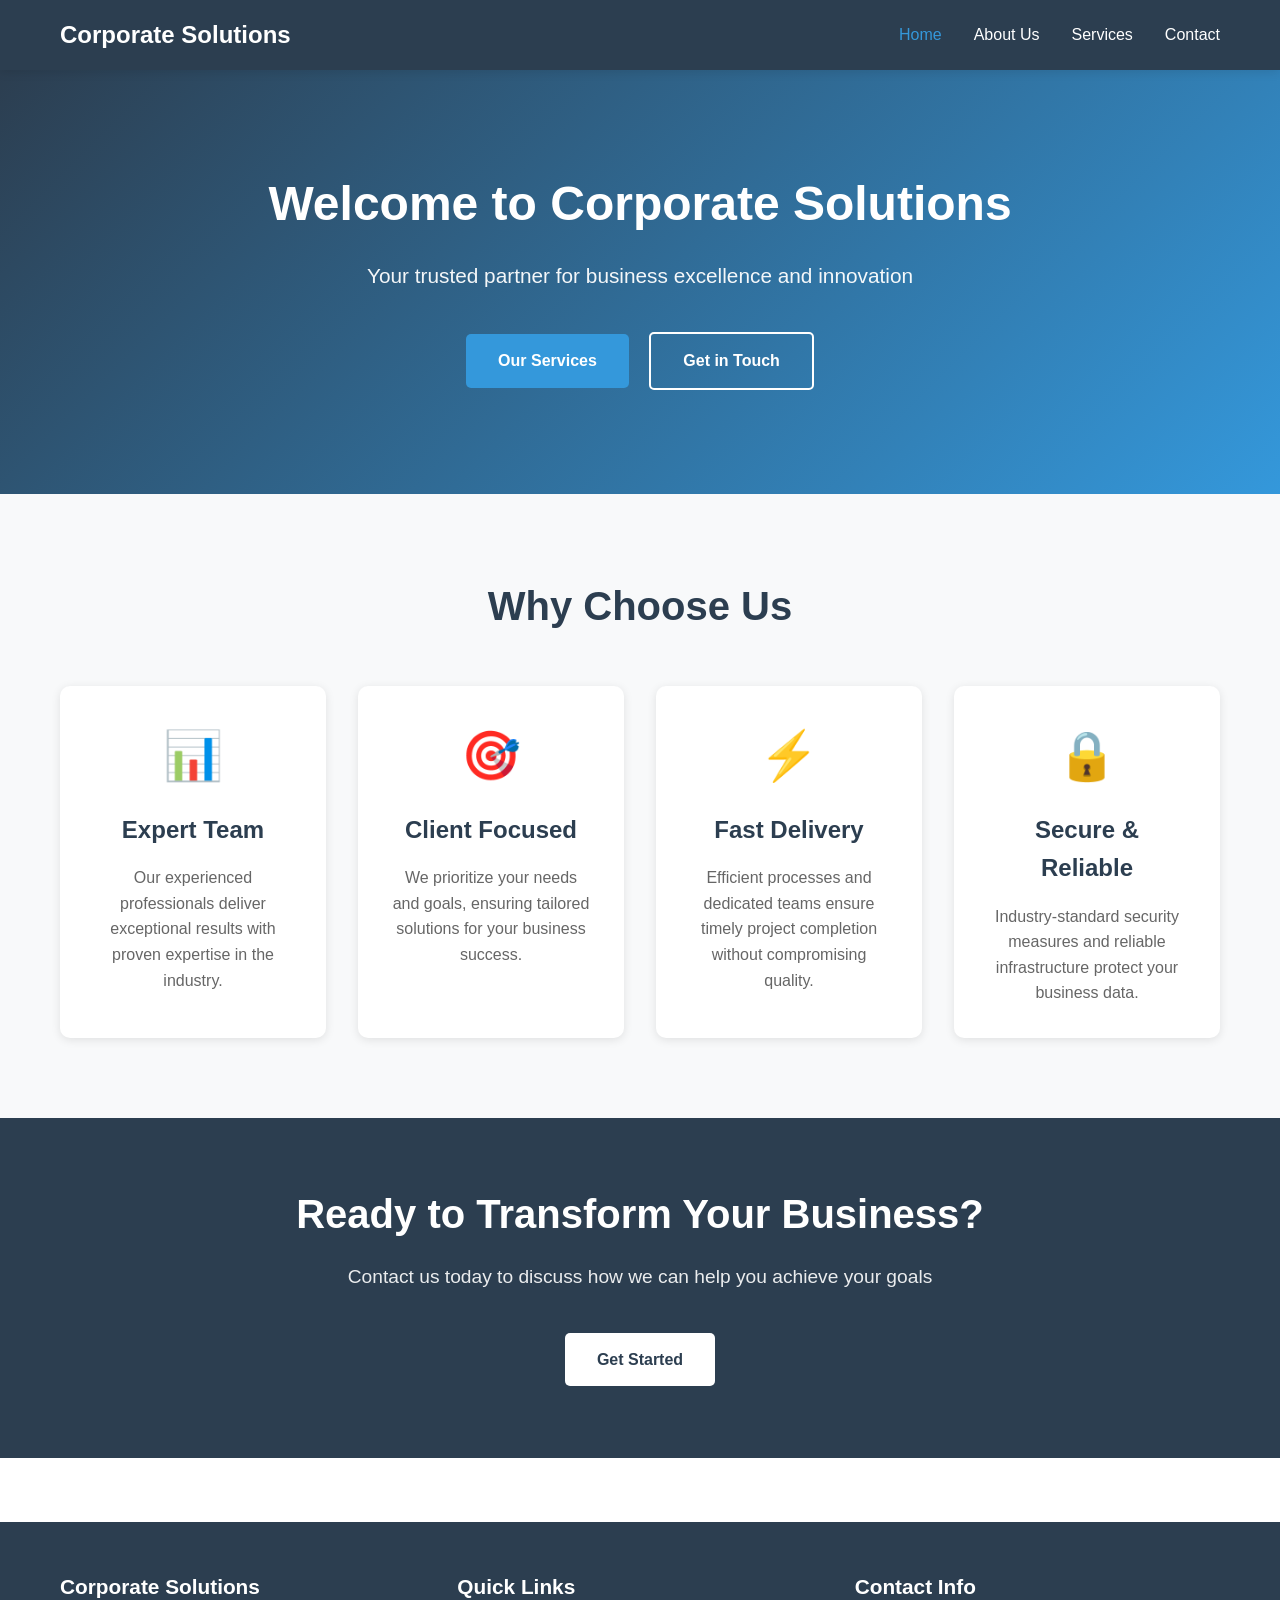
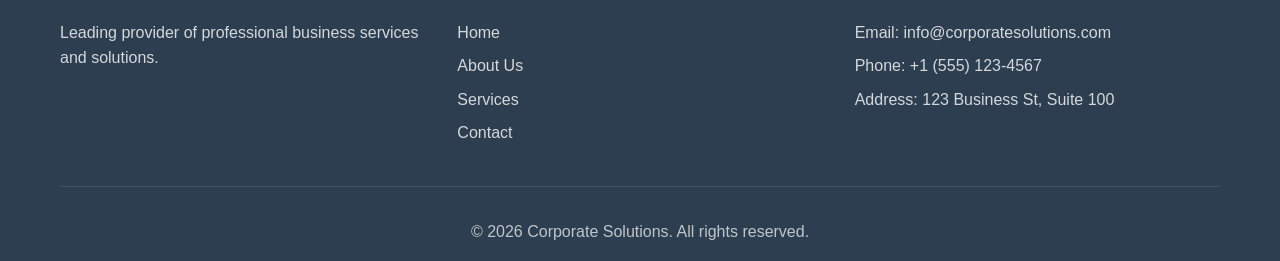
==== index.html @ 59328503 "Add corporate HTML website with all pages and responsive CSS Co-authored-by: integrumart <248398827+" ====
<!DOCTYPE html>
<html lang="en">
<head>
    <meta charset="UTF-8">
    <meta name="viewport" content="width=device-width, initial-scale=1.0">
    <meta name="description" content="Professional business solutions and services">
    <title>Corporate Solutions - Home</title>
    <link rel="stylesheet" href="styles.css">
</head>
<body>
    <header>
        <nav class="navbar">
            <div class="container">
                <div class="logo">
                    <h1>Corporate Solutions</h1>
                </div>
                <ul class="nav-menu">
                    <li><a href="index.html" class="active">Home</a></li>
                    <li><a href="about.html">About Us</a></li>
                    <li><a href="services.html">Services</a></li>
                    <li><a href="contact.html">Contact</a></li>
                </ul>
                <div class="hamburger">
                    <span></span>
                    <span></span>
                    <span></span>
                </div>
            </div>
        </nav>
    </header>

    <main>
        <section class="hero">
            <div class="container">
                <div class="hero-content">
                    <h2>Welcome to Corporate Solutions</h2>
                    <p>Your trusted partner for business excellence and innovation</p>
                    <a href="services.html" class="btn btn-primary">Our Services</a>
                    <a href="contact.html" class="btn btn-secondary">Get in Touch</a>
                </div>
            </div>
        </section>

        <section class="features">
            <div class="container">
                <h2 class="section-title">Why Choose Us</h2>
                <div class="feature-grid">
                    <div class="feature-card">
                        <div class="feature-icon">📊</div>
                        <h3>Expert Team</h3>
                        <p>Our experienced professionals deliver exceptional results with proven expertise in the industry.</p>
                    </div>
                    <div class="feature-card">
                        <div class="feature-icon">🎯</div>
                        <h3>Client Focused</h3>
                        <p>We prioritize your needs and goals, ensuring tailored solutions for your business success.</p>
                    </div>
                    <div class="feature-card">
                        <div class="feature-icon">⚡</div>
                        <h3>Fast Delivery</h3>
                        <p>Efficient processes and dedicated teams ensure timely project completion without compromising quality.</p>
                    </div>
                    <div class="feature-card">
                        <div class="feature-icon">🔒</div>
                        <h3>Secure & Reliable</h3>
                        <p>Industry-standard security measures and reliable infrastructure protect your business data.</p>
                    </div>
                </div>
            </div>
        </section>

        <section class="cta">
            <div class="container">
                <h2>Ready to Transform Your Business?</h2>
                <p>Contact us today to discuss how we can help you achieve your goals</p>
                <a href="contact.html" class="btn btn-light">Get Started</a>
            </div>
        </section>
    </main>

    <footer>
        <div class="container">
            <div class="footer-content">
                <div class="footer-section">
                    <h3>Corporate Solutions</h3>
                    <p>Leading provider of professional business services and solutions.</p>
                </div>
                <div class="footer-section">
                    <h3>Quick Links</h3>
                    <ul>
                        <li><a href="index.html">Home</a></li>
                        <li><a href="about.html">About Us</a></li>
                        <li><a href="services.html">Services</a></li>
                        <li><a href="contact.html">Contact</a></li>
                    </ul>
                </div>
                <div class="footer-section">
                    <h3>Contact Info</h3>
                    <p>Email: info@corporatesolutions.com</p>
                    <p>Phone: +1 (555) 123-4567</p>
                    <p>Address: 123 Business St, Suite 100</p>
                </div>
            </div>
            <div class="footer-bottom">
                <p>&copy; 2026 Corporate Solutions. All rights reserved.</p>
            </div>
        </div>
    </footer>

    <script>
        // Mobile menu toggle
        const hamburger = document.querySelector('.hamburger');
        const navMenu = document.querySelector('.nav-menu');

        hamburger.addEventListener('click', () => {
            hamburger.classList.toggle('active');
            navMenu.classList.toggle('active');
        });

        // Close menu when clicking on a link
        document.querySelectorAll('.nav-menu a').forEach(link => {
            link.addEventListener('click', () => {
                hamburger.classList.remove('active');
                navMenu.classList.remove('active');
            });
        });
    </script>
</body>
</html>
---- styles.css ----
/* Reset and Base Styles */
* {
    margin: 0;
    padding: 0;
    box-sizing: border-box;
}

:root {
    --primary-color: #2c3e50;
    --secondary-color: #3498db;
    --accent-color: #e74c3c;
    --text-dark: #333;
    --text-light: #666;
    --bg-light: #f8f9fa;
    --bg-white: #ffffff;
    --border-color: #e0e0e0;
    --shadow: 0 2px 10px rgba(0, 0, 0, 0.1);
    --shadow-hover: 0 5px 20px rgba(0, 0, 0, 0.15);
}

body {
    font-family: 'Segoe UI', Tahoma, Geneva, Verdana, sans-serif;
    line-height: 1.6;
    color: var(--text-dark);
    background-color: var(--bg-white);
}

.container {
    max-width: 1200px;
    margin: 0 auto;
    padding: 0 20px;
}

/* Navigation */
.navbar {
    background-color: var(--primary-color);
    padding: 1rem 0;
    box-shadow: var(--shadow);
    position: sticky;
    top: 0;
    z-index: 1000;
}

.navbar .container {
    display: flex;
    justify-content: space-between;
    align-items: center;
}

.logo h1 {
    color: var(--bg-white);
    font-size: 1.5rem;
    font-weight: 600;
}

.nav-menu {
    display: flex;
    list-style: none;
    gap: 2rem;
}

.nav-menu a {
    color: var(--bg-white);
    text-decoration: none;
    font-weight: 500;
    transition: color 0.3s ease;
    padding: 0.5rem 0;
}

.nav-menu a:hover,
.nav-menu a.active {
    color: var(--secondary-color);
}

.hamburger {
    display: none;
    flex-direction: column;
    cursor: pointer;
}

.hamburger span {
    width: 25px;
    height: 3px;
    background-color: var(--bg-white);
    margin: 3px 0;
    transition: 0.3s;
}

/* Hero Section */
.hero {
    background: linear-gradient(135deg, var(--primary-color) 0%, var(--secondary-color) 100%);
    color: var(--bg-white);
    padding: 6rem 0;
    text-align: center;
}

.hero-content h2 {
    font-size: 3rem;
    margin-bottom: 1rem;
    font-weight: 700;
}

.hero-content p {
    font-size: 1.3rem;
    margin-bottom: 2rem;
    opacity: 0.95;
}

/* Buttons */
.btn {
    display: inline-block;
    padding: 0.875rem 2rem;
    text-decoration: none;
    border-radius: 5px;
    font-weight: 600;
    transition: all 0.3s ease;
    border: none;
    cursor: pointer;
    font-size: 1rem;
    margin: 0.5rem;
}

.btn-primary {
    background-color: var(--secondary-color);
    color: var(--bg-white);
}

.btn-primary:hover {
    background-color: #2980b9;
    transform: translateY(-2px);
    box-shadow: var(--shadow-hover);
}

.btn-secondary {
    background-color: transparent;
    color: var(--bg-white);
    border: 2px solid var(--bg-white);
}

.btn-secondary:hover {
    background-color: var(--bg-white);
    color: var(--primary-color);
}

.btn-light {
    background-color: var(--bg-white);
    color: var(--primary-color);
}

.btn-light:hover {
    background-color: var(--bg-light);
}

/* Features Section */
.features {
    padding: 5rem 0;
    background-color: var(--bg-light);
}

.section-title {
    text-align: center;
    font-size: 2.5rem;
    margin-bottom: 3rem;
    color: var(--primary-color);
}

.feature-grid {
    display: grid;
    grid-template-columns: repeat(auto-fit, minmax(250px, 1fr));
    gap: 2rem;
}

.feature-card {
    background-color: var(--bg-white);
    padding: 2rem;
    border-radius: 10px;
    box-shadow: var(--shadow);
    text-align: center;
    transition: transform 0.3s ease, box-shadow 0.3s ease;
}

.feature-card:hover {
    transform: translateY(-5px);
    box-shadow: var(--shadow-hover);
}

.feature-icon {
    font-size: 3rem;
    margin-bottom: 1rem;
}

.feature-card h3 {
    color: var(--primary-color);
    margin-bottom: 1rem;
    font-size: 1.5rem;
}

.feature-card p {
    color: var(--text-light);
    line-height: 1.6;
}

/* CTA Section */
.cta {
    background-color: var(--primary-color);
    color: var(--bg-white);
    padding: 4rem 0;
    text-align: center;
}

.cta h2 {
    font-size: 2.5rem;
    margin-bottom: 1rem;
}

.cta p {
    font-size: 1.2rem;
    margin-bottom: 2rem;
    opacity: 0.9;
}

/* Page Header */
.page-header {
    background: linear-gradient(135deg, var(--primary-color) 0%, var(--secondary-color) 100%);
    color: var(--bg-white);
    padding: 4rem 0;
    text-align: center;
}

.page-header h2 {
    font-size: 2.5rem;
    margin-bottom: 0.5rem;
}

.page-header p {
    font-size: 1.2rem;
    opacity: 0.9;
}

/* About Page Styles */
.about-content {
    padding: 4rem 0;
}

.about-intro {
    margin-bottom: 3rem;
    text-align: center;
}

.about-intro h3 {
    font-size: 2rem;
    color: var(--primary-color);
    margin-bottom: 1.5rem;
}

.about-intro p {
    font-size: 1.1rem;
    color: var(--text-light);
    max-width: 900px;
    margin: 0 auto 1rem;
    line-height: 1.8;
}

.mission-vision {
    display: grid;
    grid-template-columns: repeat(auto-fit, minmax(300px, 1fr));
    gap: 2rem;
    margin-bottom: 4rem;
}

.mission-vision-card {
    background-color: var(--bg-light);
    padding: 2.5rem;
    border-radius: 10px;
    border-left: 4px solid var(--secondary-color);
}

.mission-vision-card h3 {
    color: var(--primary-color);
    margin-bottom: 1rem;
    font-size: 1.8rem;
}

.mission-vision-card p {
    color: var(--text-light);
    line-height: 1.8;
}

.values-section {
    margin-bottom: 4rem;
}

.values-section h3 {
    text-align: center;
    font-size: 2rem;
    color: var(--primary-color);
    margin-bottom: 2rem;
}

.values-grid {
    display: grid;
    grid-template-columns: repeat(auto-fit, minmax(250px, 1fr));
    gap: 2rem;
}

.value-item {
    background-color: var(--bg-white);
    padding: 2rem;
    border-radius: 10px;
    box-shadow: var(--shadow);
    border-top: 3px solid var(--secondary-color);
}

.value-item h4 {
    color: var(--primary-color);
    margin-bottom: 0.75rem;
    font-size: 1.3rem;
}

.value-item p {
    color: var(--text-light);
    line-height: 1.6;
}

.team-section h3 {
    text-align: center;
    font-size: 2rem;
    color: var(--primary-color);
    margin-bottom: 2rem;
}

.team-grid {
    display: grid;
    grid-template-columns: repeat(auto-fit, minmax(280px, 1fr));
    gap: 2rem;
}

.team-member {
    background-color: var(--bg-white);
    padding: 2rem;
    border-radius: 10px;
    box-shadow: var(--shadow);
    text-align: center;
    transition: transform 0.3s ease;
}

.team-member:hover {
    transform: translateY(-5px);
}

.member-placeholder {
    font-size: 5rem;
    margin-bottom: 1rem;
    background-color: var(--bg-light);
    width: 120px;
    height: 120px;
    border-radius: 50%;
    display: flex;
    align-items: center;
    justify-content: center;
    margin: 0 auto 1.5rem;
}

.team-member h4 {
    color: var(--primary-color);
    margin-bottom: 0.5rem;
    font-size: 1.4rem;
}

.member-title {
    color: var(--secondary-color);
    font-weight: 600;
    margin-bottom: 0.75rem;
}

.team-member p:last-child {
    color: var(--text-light);
    line-height: 1.6;
}

/* Services Page Styles */
.services-content {
    padding: 4rem 0;
}

.services-intro {
    text-align: center;
    max-width: 800px;
    margin: 0 auto 3rem;
}

.services-intro p {
    font-size: 1.1rem;
    color: var(--text-light);
    line-height: 1.8;
}

.services-grid {
    display: grid;
    grid-template-columns: repeat(auto-fit, minmax(320px, 1fr));
    gap: 2rem;
    margin-bottom: 4rem;
}

.service-card {
    background-color: var(--bg-white);
    padding: 2.5rem;
    border-radius: 10px;
    box-shadow: var(--shadow);
    transition: transform 0.3s ease, box-shadow 0.3s ease;
}

.service-card:hover {
    transform: translateY(-5px);
    box-shadow: var(--shadow-hover);
}

.service-icon {
    font-size: 3.5rem;
    margin-bottom: 1.5rem;
}

.service-card h3 {
    color: var(--primary-color);
    margin-bottom: 1rem;
    font-size: 1.6rem;
}

.service-card > p {
    color: var(--text-light);
    margin-bottom: 1.5rem;
    line-height: 1.7;
}

.service-features {
    list-style: none;
    padding-left: 0;
}

.service-features li {
    color: var(--text-light);
    padding: 0.5rem 0;
    border-bottom: 1px solid var(--border-color);
}

.service-features li:before {
    content: "✓ ";
    color: var(--secondary-color);
    font-weight: bold;
    margin-right: 0.5rem;
}

.service-features li:last-child {
    border-bottom: none;
}

.cta-section {
    text-align: center;
    background-color: var(--bg-light);
    padding: 3rem;
    border-radius: 10px;
}

.cta-section h3 {
    color: var(--primary-color);
    font-size: 2rem;
    margin-bottom: 1rem;
}

.cta-section p {
    color: var(--text-light);
    font-size: 1.1rem;
    margin-bottom: 2rem;
}

/* Contact Page Styles */
.contact-content {
    padding: 4rem 0;
}

.contact-grid {
    display: grid;
    grid-template-columns: 1fr 1fr;
    gap: 3rem;
}

.contact-form-wrapper h3,
.contact-info-wrapper h3 {
    color: var(--primary-color);
    font-size: 1.8rem;
    margin-bottom: 1.5rem;
}

.contact-info-wrapper p {
    color: var(--text-light);
    line-height: 1.8;
    margin-bottom: 2rem;
}

.contact-form {
    display: flex;
    flex-direction: column;
    gap: 1.5rem;
}

.form-group {
    display: flex;
    flex-direction: column;
}

.form-group label {
    color: var(--text-dark);
    font-weight: 600;
    margin-bottom: 0.5rem;
}

.form-group input,
.form-group select,
.form-group textarea {
    padding: 0.875rem;
    border: 1px solid var(--border-color);
    border-radius: 5px;
    font-size: 1rem;
    font-family: inherit;
    transition: border-color 0.3s ease;
}

.form-group input:focus,
.form-group select:focus,
.form-group textarea:focus {
    outline: none;
    border-color: var(--secondary-color);
}

.form-group textarea {
    resize: vertical;
}

.form-message {
    margin-top: 1rem;
    display: none;
}

.success-message {
    background-color: #d4edda;
    color: #155724;
    padding: 1rem;
    border-radius: 5px;
    border: 1px solid #c3e6cb;
}

.contact-info-items {
    display: flex;
    flex-direction: column;
    gap: 2rem;
}

.contact-info-item {
    display: flex;
    gap: 1.5rem;
    align-items: flex-start;
}

.info-icon {
    font-size: 2.5rem;
    flex-shrink: 0;
}

.info-content h4 {
    color: var(--primary-color);
    margin-bottom: 0.5rem;
    font-size: 1.2rem;
}

.info-content p {
    color: var(--text-light);
    line-height: 1.6;
    margin: 0.25rem 0;
}

/* Footer */
footer {
    background-color: var(--primary-color);
    color: var(--bg-white);
    padding: 3rem 0 1rem;
    margin-top: 4rem;
}

.footer-content {
    display: grid;
    grid-template-columns: repeat(auto-fit, minmax(250px, 1fr));
    gap: 2rem;
    margin-bottom: 2rem;
}

.footer-section h3 {
    margin-bottom: 1rem;
    font-size: 1.3rem;
}

.footer-section p {
    color: rgba(255, 255, 255, 0.8);
    line-height: 1.6;
    margin-bottom: 0.5rem;
}

.footer-section ul {
    list-style: none;
}

.footer-section ul li {
    margin-bottom: 0.5rem;
}

.footer-section ul li a {
    color: rgba(255, 255, 255, 0.8);
    text-decoration: none;
    transition: color 0.3s ease;
}

.footer-section ul li a:hover {
    color: var(--secondary-color);
}

.footer-bottom {
    text-align: center;
    padding-top: 2rem;
    border-top: 1px solid rgba(255, 255, 255, 0.1);
}

.footer-bottom p {
    color: rgba(255, 255, 255, 0.7);
}

/* Responsive Design */
@media (max-width: 768px) {
    .hamburger {
        display: flex;
    }

    .nav-menu {
        position: absolute;
        left: -100%;
        top: 70px;
        flex-direction: column;
        background-color: var(--primary-color);
        width: 100%;
        text-align: center;
        transition: 0.3s;
        box-shadow: var(--shadow);
        padding: 2rem 0;
        gap: 0;
    }

    .nav-menu.active {
        left: 0;
    }

    .nav-menu li {
        padding: 1rem 0;
    }

    .hamburger.active span:nth-child(1) {
        transform: rotate(-45deg) translate(-5px, 6px);
    }

    .hamburger.active span:nth-child(2) {
        opacity: 0;
    }

    .hamburger.active span:nth-child(3) {
        transform: rotate(45deg) translate(-5px, -6px);
    }

    .hero-content h2 {
        font-size: 2rem;
    }

    .hero-content p {
        font-size: 1.1rem;
    }

    .section-title {
        font-size: 2rem;
    }

    .feature-grid,
    .values-grid,
    .services-grid {
        grid-template-columns: 1fr;
    }

    .contact-grid {
        grid-template-columns: 1fr;
    }

    .footer-content {
        grid-template-columns: 1fr;
    }
}

@media (max-width: 480px) {
    .hero {
        padding: 4rem 0;
    }

    .hero-content h2 {
        font-size: 1.75rem;
    }

    .btn {
        padding: 0.75rem 1.5rem;
        font-size: 0.9rem;
    }

    .page-header h2 {
        font-size: 2rem;
    }
}
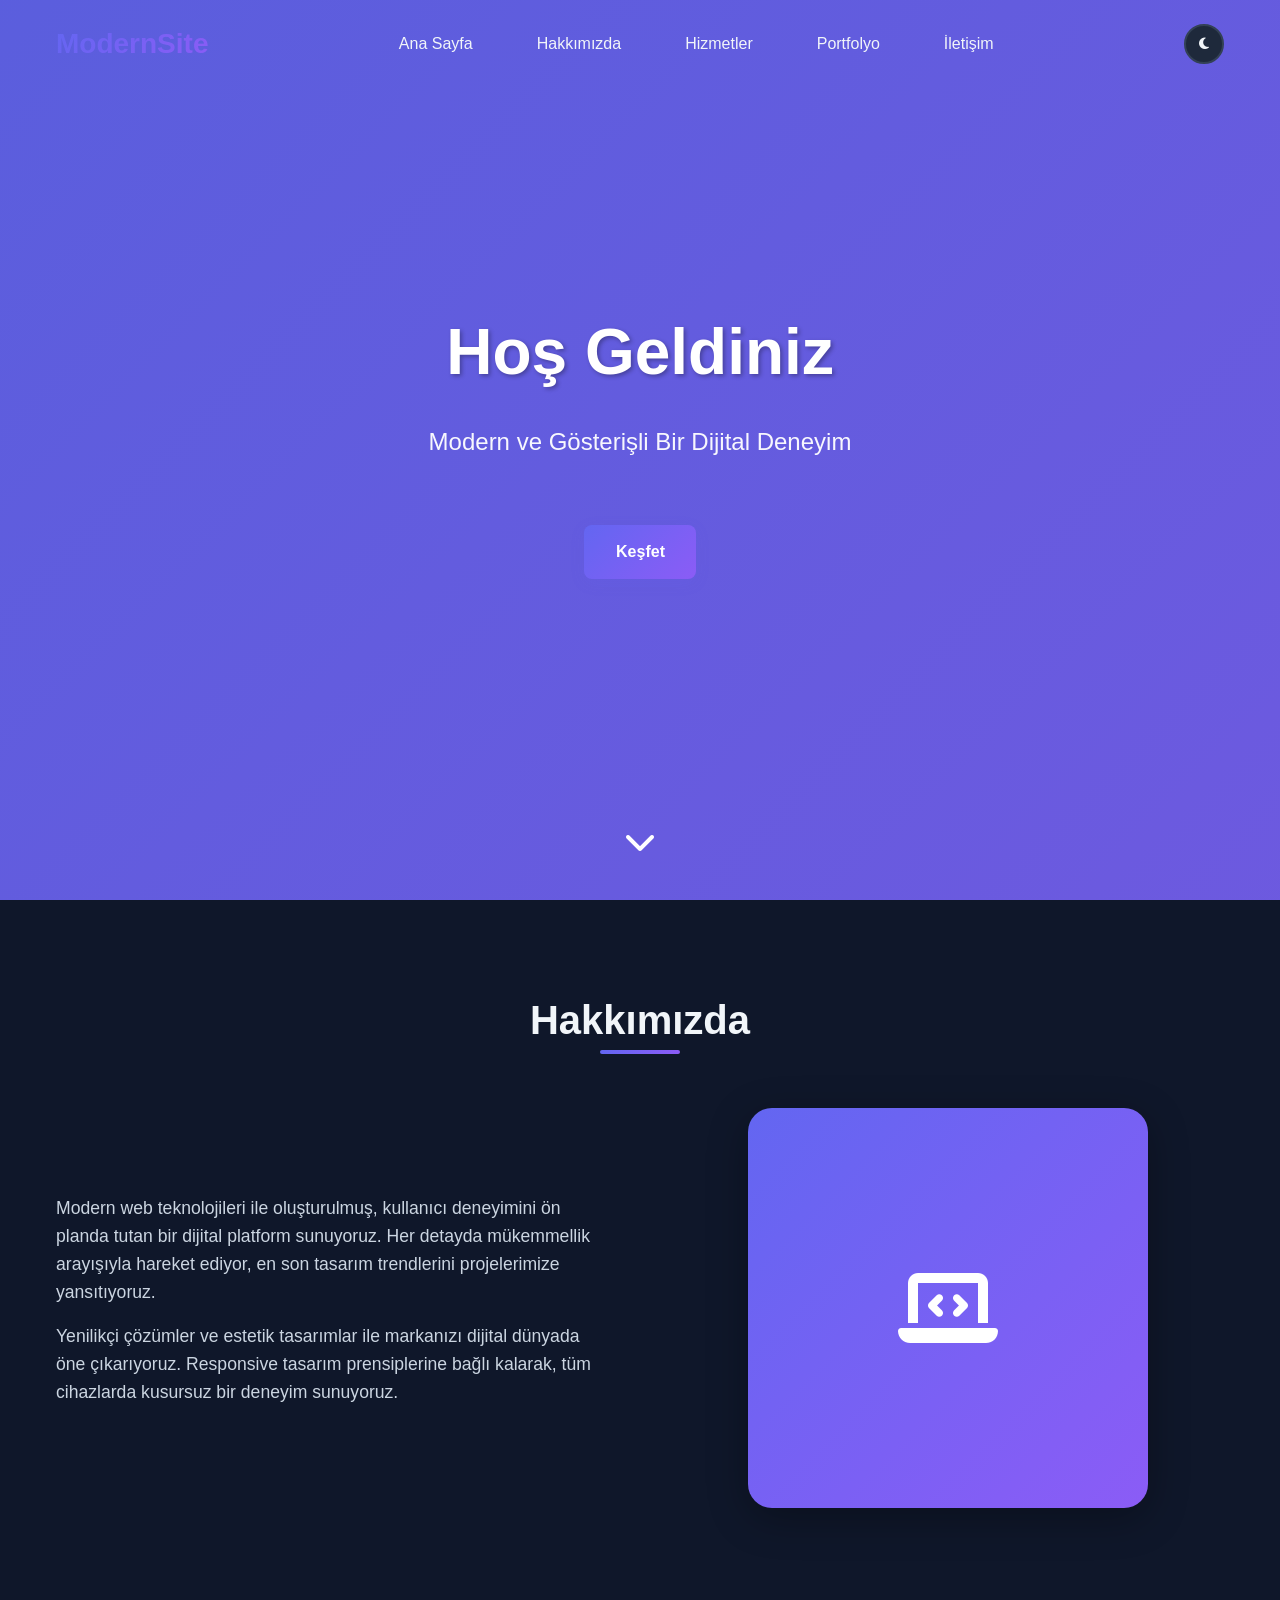
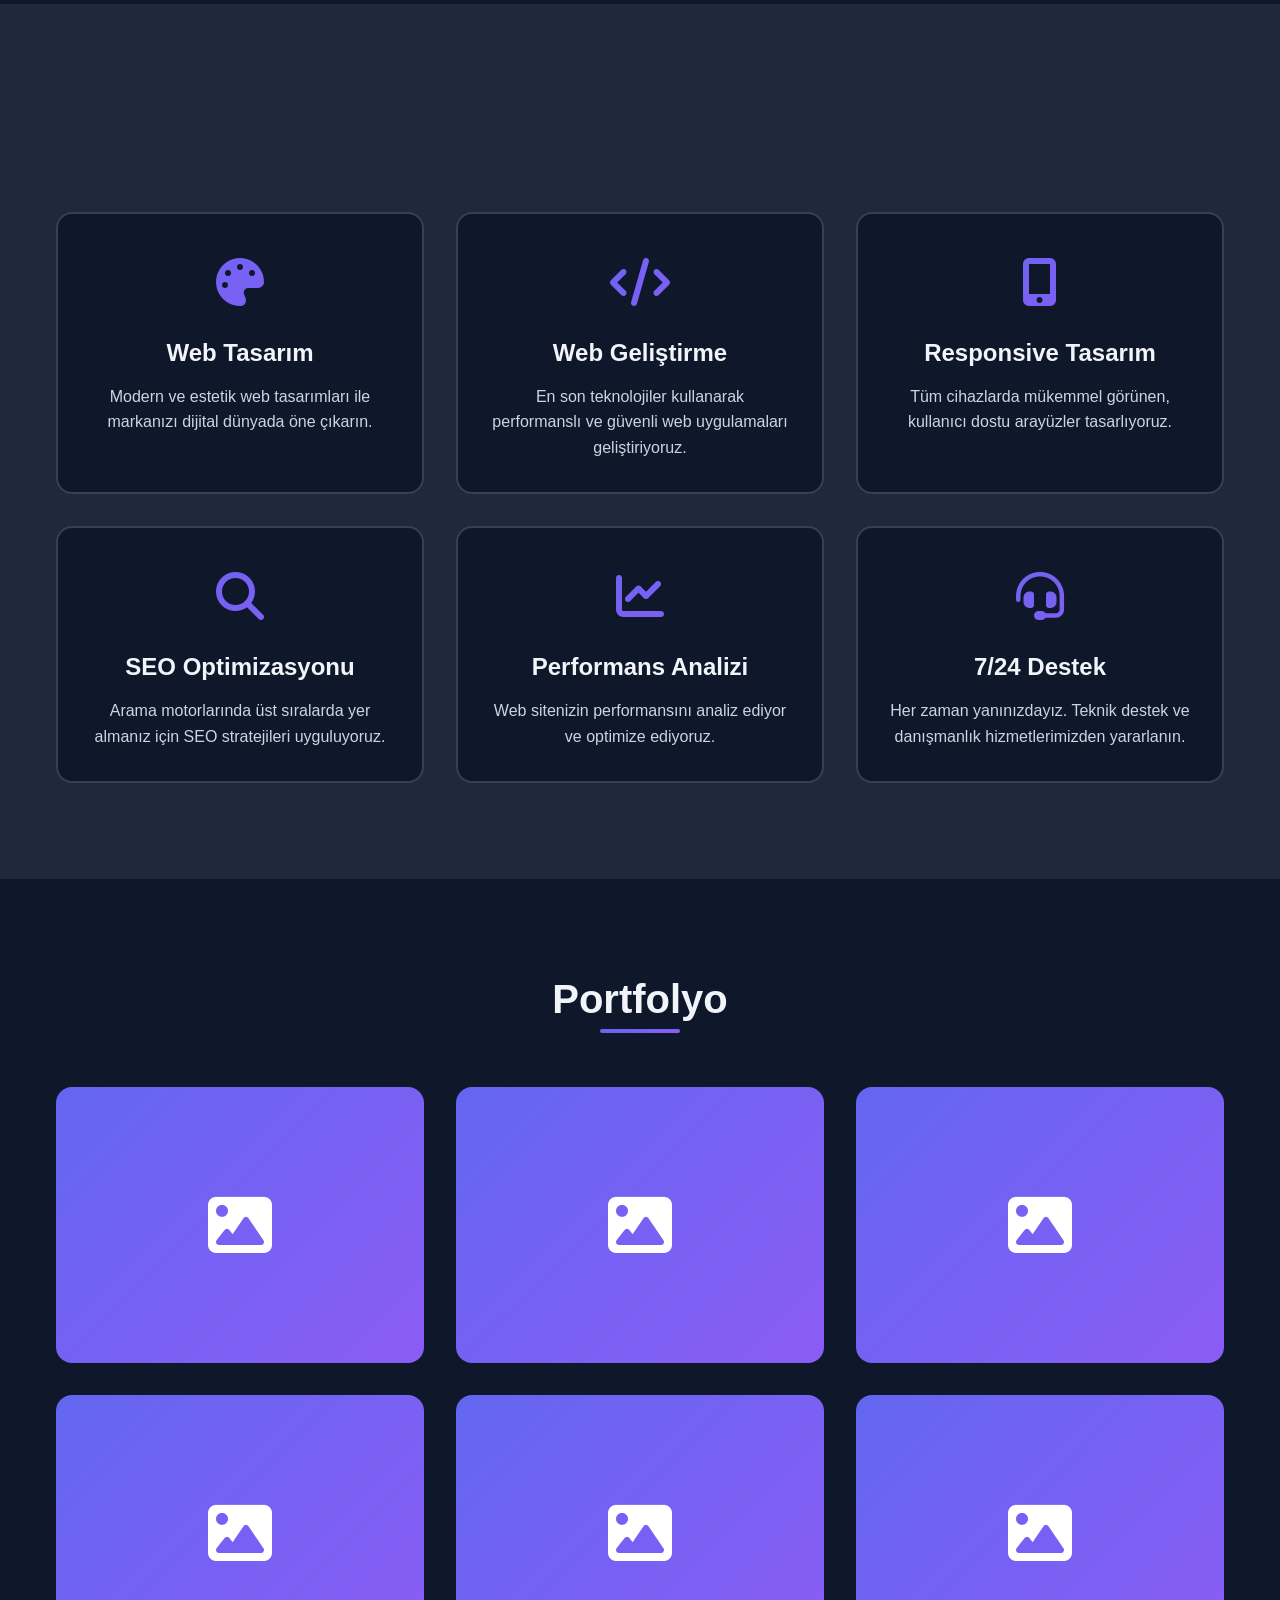
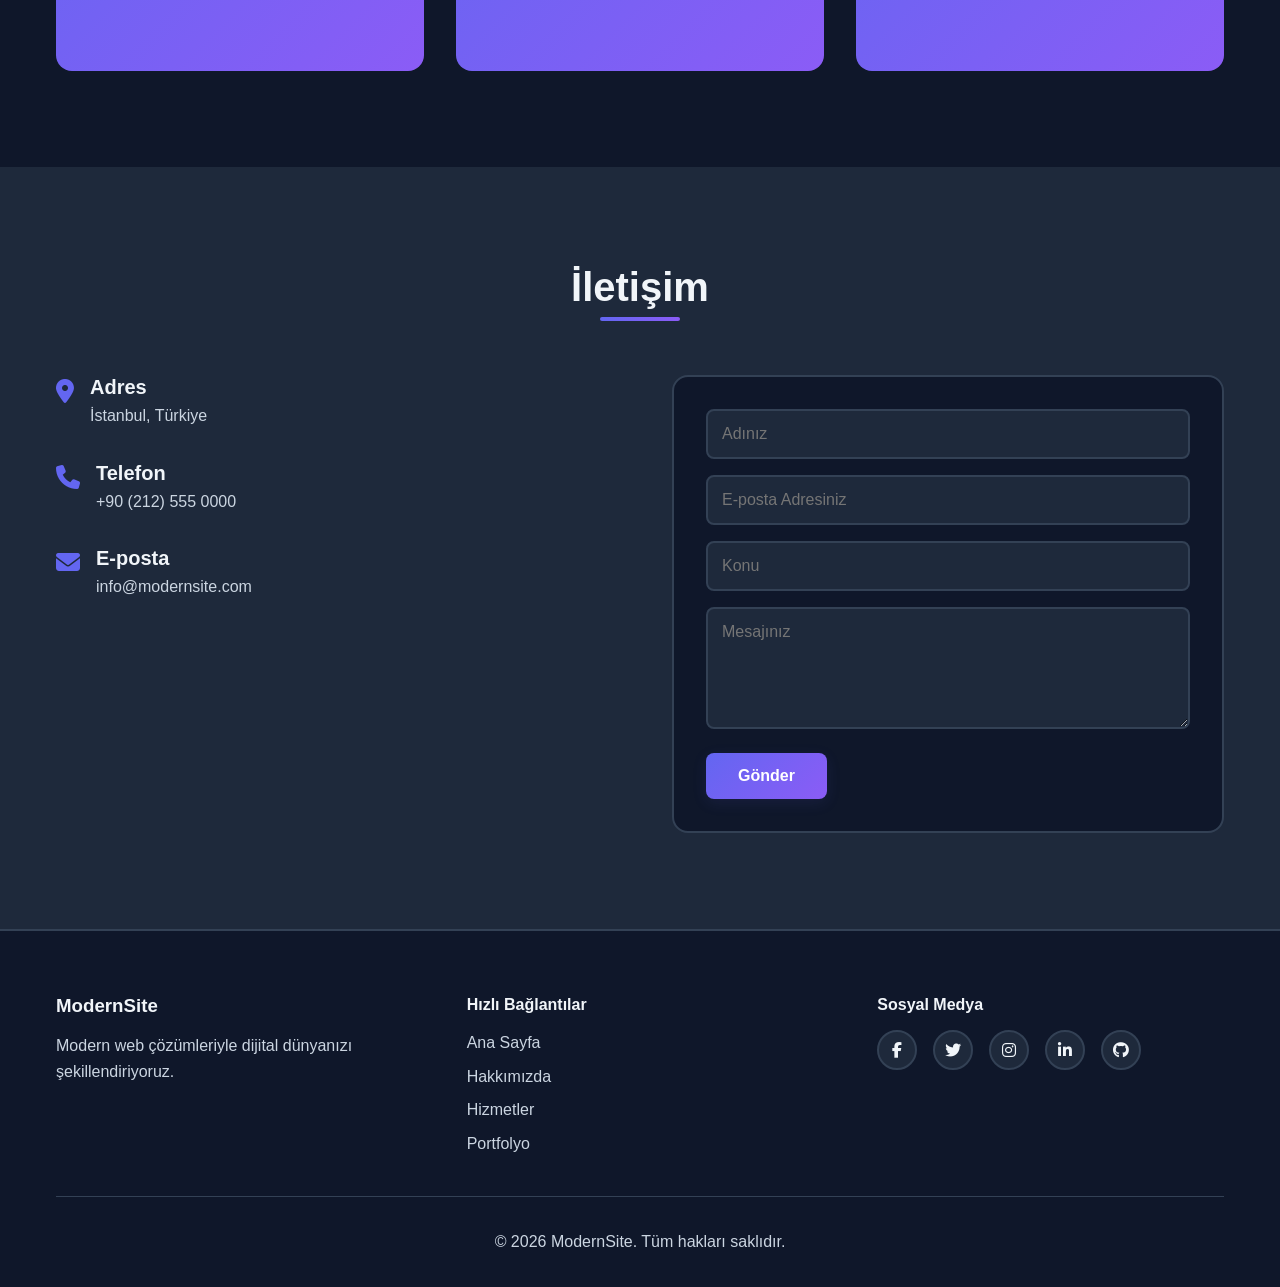
==== commit a964dc21: "Create advanced static HTML website with modern features Co-authored-by: integrumart <248398827+inte" ====
--- a/index.html
+++ b/index.html
@@ -1,129 +1,271 @@
 <!DOCTYPE html>
-<html lang="en">
+<html lang="tr">
 <head>
     <meta charset="UTF-8">
     <meta name="viewport" content="width=device-width, initial-scale=1.0">
-    <meta name="description" content="Professional business solutions and services">
-    <title>Corporate Solutions - Home</title>
-    <link rel="stylesheet" href="styles.css">
+    <meta name="description" content="Modern ve şık statik web sitesi">
+    <title>Modern Web Sitesi</title>
+    <link rel="stylesheet" href="css/style.css">
+    <link rel="stylesheet" href="https://cdnjs.cloudflare.com/ajax/libs/font-awesome/6.4.0/css/all.min.css">
 </head>
 <body>
-    <header>
-        <nav class="navbar">
-            <div class="container">
-                <div class="logo">
-                    <h1>Corporate Solutions</h1>
-                </div>
-                <ul class="nav-menu">
-                    <li><a href="index.html" class="active">Home</a></li>
-                    <li><a href="about.html">About Us</a></li>
-                    <li><a href="services.html">Services</a></li>
-                    <li><a href="contact.html">Contact</a></li>
-                </ul>
-                <div class="hamburger">
+    <!-- Navigation -->
+    <nav class="navbar" id="navbar">
+        <div class="container nav-container">
+            <div class="logo">
+                <h2>ModernSite</h2>
+            </div>
+            <ul class="nav-menu" id="navMenu">
+                <li><a href="#hero" class="nav-link">Ana Sayfa</a></li>
+                <li><a href="#about" class="nav-link">Hakkımızda</a></li>
+                <li><a href="#services" class="nav-link">Hizmetler</a></li>
+                <li><a href="#portfolio" class="nav-link">Portfolyo</a></li>
+                <li><a href="#contact" class="nav-link">İletişim</a></li>
+            </ul>
+            <div class="nav-controls">
+                <button class="theme-toggle" id="themeToggle" aria-label="Tema Değiştir">
+                    <i class="fas fa-moon"></i>
+                </button>
+                <button class="hamburger" id="hamburger" aria-label="Menü">
                     <span></span>
                     <span></span>
                     <span></span>
-                </div>
-            </div>
-        </nav>
-    </header>
-
-    <main>
-        <section class="hero">
-            <div class="container">
-                <div class="hero-content">
-                    <h2>Welcome to Corporate Solutions</h2>
-                    <p>Your trusted partner for business excellence and innovation</p>
-                    <a href="services.html" class="btn btn-primary">Our Services</a>
-                    <a href="contact.html" class="btn btn-secondary">Get in Touch</a>
-                </div>
-            </div>
-        </section>
-
-        <section class="features">
-            <div class="container">
-                <h2 class="section-title">Why Choose Us</h2>
-                <div class="feature-grid">
-                    <div class="feature-card">
-                        <div class="feature-icon">📊</div>
-                        <h3>Expert Team</h3>
-                        <p>Our experienced professionals deliver exceptional results with proven expertise in the industry.</p>
-                    </div>
-                    <div class="feature-card">
-                        <div class="feature-icon">🎯</div>
-                        <h3>Client Focused</h3>
-                        <p>We prioritize your needs and goals, ensuring tailored solutions for your business success.</p>
-                    </div>
-                    <div class="feature-card">
-                        <div class="feature-icon">⚡</div>
-                        <h3>Fast Delivery</h3>
-                        <p>Efficient processes and dedicated teams ensure timely project completion without compromising quality.</p>
-                    </div>
-                    <div class="feature-card">
-                        <div class="feature-icon">🔒</div>
-                        <h3>Secure & Reliable</h3>
-                        <p>Industry-standard security measures and reliable infrastructure protect your business data.</p>
-                    </div>
-                </div>
-            </div>
-        </section>
-
-        <section class="cta">
-            <div class="container">
-                <h2>Ready to Transform Your Business?</h2>
-                <p>Contact us today to discuss how we can help you achieve your goals</p>
-                <a href="contact.html" class="btn btn-light">Get Started</a>
-            </div>
-        </section>
-    </main>
-
-    <footer>
+                </button>
+            </div>
+        </div>
+    </nav>
+
+    <!-- Hero Section -->
+    <section class="hero" id="hero">
+        <div class="hero-background"></div>
+        <div class="container hero-content">
+            <h1 class="hero-title animate-fade-in">Hoş Geldiniz</h1>
+            <p class="hero-subtitle animate-fade-in">Modern ve Gösterişli Bir Dijital Deneyim</p>
+            <a href="#about" class="btn btn-primary animate-fade-in">Keşfet</a>
+        </div>
+        <div class="scroll-indicator">
+            <i class="fas fa-chevron-down"></i>
+        </div>
+    </section>
+
+    <!-- About Section -->
+    <section class="about" id="about">
+        <div class="container">
+            <h2 class="section-title scroll-animate">Hakkımızda</h2>
+            <div class="about-content">
+                <div class="about-text scroll-animate">
+                    <p>Modern web teknolojileri ile oluşturulmuş, kullanıcı deneyimini ön planda tutan bir dijital platform sunuyoruz. Her detayda mükemmellik arayışıyla hareket ediyor, en son tasarım trendlerini projelerimize yansıtıyoruz.</p>
+                    <p>Yenilikçi çözümler ve estetik tasarımlar ile markanızı dijital dünyada öne çıkarıyoruz. Responsive tasarım prensiplerine bağlı kalarak, tüm cihazlarda kusursuz bir deneyim sunuyoruz.</p>
+                </div>
+                <div class="about-image scroll-animate">
+                    <div class="image-placeholder">
+                        <i class="fas fa-laptop-code"></i>
+                    </div>
+                </div>
+            </div>
+        </div>
+    </section>
+
+    <!-- Services Section -->
+    <section class="services" id="services">
+        <div class="container">
+            <h2 class="section-title scroll-animate">Hizmetlerimiz</h2>
+            <div class="services-grid">
+                <div class="service-card scroll-animate">
+                    <div class="service-icon">
+                        <i class="fas fa-palette"></i>
+                    </div>
+                    <h3>Web Tasarım</h3>
+                    <p>Modern ve estetik web tasarımları ile markanızı dijital dünyada öne çıkarın.</p>
+                </div>
+                <div class="service-card scroll-animate">
+                    <div class="service-icon">
+                        <i class="fas fa-code"></i>
+                    </div>
+                    <h3>Web Geliştirme</h3>
+                    <p>En son teknolojiler kullanarak performanslı ve güvenli web uygulamaları geliştiriyoruz.</p>
+                </div>
+                <div class="service-card scroll-animate">
+                    <div class="service-icon">
+                        <i class="fas fa-mobile-alt"></i>
+                    </div>
+                    <h3>Responsive Tasarım</h3>
+                    <p>Tüm cihazlarda mükemmel görünen, kullanıcı dostu arayüzler tasarlıyoruz.</p>
+                </div>
+                <div class="service-card scroll-animate">
+                    <div class="service-icon">
+                        <i class="fas fa-search"></i>
+                    </div>
+                    <h3>SEO Optimizasyonu</h3>
+                    <p>Arama motorlarında üst sıralarda yer almanız için SEO stratejileri uyguluyoruz.</p>
+                </div>
+                <div class="service-card scroll-animate">
+                    <div class="service-icon">
+                        <i class="fas fa-chart-line"></i>
+                    </div>
+                    <h3>Performans Analizi</h3>
+                    <p>Web sitenizin performansını analiz ediyor ve optimize ediyoruz.</p>
+                </div>
+                <div class="service-card scroll-animate">
+                    <div class="service-icon">
+                        <i class="fas fa-headset"></i>
+                    </div>
+                    <h3>7/24 Destek</h3>
+                    <p>Her zaman yanınızdayız. Teknik destek ve danışmanlık hizmetlerimizden yararlanın.</p>
+                </div>
+            </div>
+        </div>
+    </section>
+
+    <!-- Portfolio Section -->
+    <section class="portfolio" id="portfolio">
+        <div class="container">
+            <h2 class="section-title scroll-animate">Portfolyo</h2>
+            <div class="portfolio-grid">
+                <div class="portfolio-item scroll-animate">
+                    <div class="portfolio-image">
+                        <i class="fas fa-image"></i>
+                    </div>
+                    <div class="portfolio-overlay">
+                        <h3>Proje 1</h3>
+                        <p>Web Tasarım</p>
+                    </div>
+                </div>
+                <div class="portfolio-item scroll-animate">
+                    <div class="portfolio-image">
+                        <i class="fas fa-image"></i>
+                    </div>
+                    <div class="portfolio-overlay">
+                        <h3>Proje 2</h3>
+                        <p>E-Ticaret</p>
+                    </div>
+                </div>
+                <div class="portfolio-item scroll-animate">
+                    <div class="portfolio-image">
+                        <i class="fas fa-image"></i>
+                    </div>
+                    <div class="portfolio-overlay">
+                        <h3>Proje 3</h3>
+                        <p>Mobil Uygulama</p>
+                    </div>
+                </div>
+                <div class="portfolio-item scroll-animate">
+                    <div class="portfolio-image">
+                        <i class="fas fa-image"></i>
+                    </div>
+                    <div class="portfolio-overlay">
+                        <h3>Proje 4</h3>
+                        <p>Kurumsal Web</p>
+                    </div>
+                </div>
+                <div class="portfolio-item scroll-animate">
+                    <div class="portfolio-image">
+                        <i class="fas fa-image"></i>
+                    </div>
+                    <div class="portfolio-overlay">
+                        <h3>Proje 5</h3>
+                        <p>Blog Tasarımı</p>
+                    </div>
+                </div>
+                <div class="portfolio-item scroll-animate">
+                    <div class="portfolio-image">
+                        <i class="fas fa-image"></i>
+                    </div>
+                    <div class="portfolio-overlay">
+                        <h3>Proje 6</h3>
+                        <p>Landing Page</p>
+                    </div>
+                </div>
+            </div>
+        </div>
+    </section>
+
+    <!-- Contact Section -->
+    <section class="contact" id="contact">
+        <div class="container">
+            <h2 class="section-title scroll-animate">İletişim</h2>
+            <div class="contact-content">
+                <div class="contact-info scroll-animate">
+                    <div class="contact-item">
+                        <i class="fas fa-map-marker-alt"></i>
+                        <div>
+                            <h4>Adres</h4>
+                            <p>İstanbul, Türkiye</p>
+                        </div>
+                    </div>
+                    <div class="contact-item">
+                        <i class="fas fa-phone"></i>
+                        <div>
+                            <h4>Telefon</h4>
+                            <p>+90 (212) 555 0000</p>
+                        </div>
+                    </div>
+                    <div class="contact-item">
+                        <i class="fas fa-envelope"></i>
+                        <div>
+                            <h4>E-posta</h4>
+                            <p>info@modernsite.com</p>
+                        </div>
+                    </div>
+                </div>
+                <form class="contact-form scroll-animate" id="contactForm">
+                    <div class="form-group">
+                        <input type="text" id="name" name="name" placeholder="Adınız" required>
+                    </div>
+                    <div class="form-group">
+                        <input type="email" id="email" name="email" placeholder="E-posta Adresiniz" required>
+                    </div>
+                    <div class="form-group">
+                        <input type="text" id="subject" name="subject" placeholder="Konu" required>
+                    </div>
+                    <div class="form-group">
+                        <textarea id="message" name="message" rows="5" placeholder="Mesajınız" required></textarea>
+                    </div>
+                    <button type="submit" class="btn btn-primary">Gönder</button>
+                </form>
+            </div>
+        </div>
+    </section>
+
+    <!-- Footer -->
+    <footer class="footer">
         <div class="container">
             <div class="footer-content">
                 <div class="footer-section">
-                    <h3>Corporate Solutions</h3>
-                    <p>Leading provider of professional business services and solutions.</p>
+                    <h3>ModernSite</h3>
+                    <p>Modern web çözümleriyle dijital dünyanızı şekillendiriyoruz.</p>
                 </div>
                 <div class="footer-section">
-                    <h3>Quick Links</h3>
+                    <h4>Hızlı Bağlantılar</h4>
                     <ul>
-                        <li><a href="index.html">Home</a></li>
-                        <li><a href="about.html">About Us</a></li>
-                        <li><a href="services.html">Services</a></li>
-                        <li><a href="contact.html">Contact</a></li>
+                        <li><a href="#hero">Ana Sayfa</a></li>
+                        <li><a href="#about">Hakkımızda</a></li>
+                        <li><a href="#services">Hizmetler</a></li>
+                        <li><a href="#portfolio">Portfolyo</a></li>
                     </ul>
                 </div>
                 <div class="footer-section">
-                    <h3>Contact Info</h3>
-                    <p>Email: info@corporatesolutions.com</p>
-                    <p>Phone: +1 (555) 123-4567</p>
-                    <p>Address: 123 Business St, Suite 100</p>
+                    <h4>Sosyal Medya</h4>
+                    <div class="social-links">
+                        <a href="#" aria-label="Facebook"><i class="fab fa-facebook-f"></i></a>
+                        <a href="#" aria-label="Twitter"><i class="fab fa-twitter"></i></a>
+                        <a href="#" aria-label="Instagram"><i class="fab fa-instagram"></i></a>
+                        <a href="#" aria-label="LinkedIn"><i class="fab fa-linkedin-in"></i></a>
+                        <a href="#" aria-label="GitHub"><i class="fab fa-github"></i></a>
+                    </div>
                 </div>
             </div>
             <div class="footer-bottom">
-                <p>&copy; 2026 Corporate Solutions. All rights reserved.</p>
+                <p>&copy; 2026 ModernSite. Tüm hakları saklıdır.</p>
             </div>
         </div>
     </footer>
 
-    <script>
-        // Mobile menu toggle
-        const hamburger = document.querySelector('.hamburger');
-        const navMenu = document.querySelector('.nav-menu');
-
-        hamburger.addEventListener('click', () => {
-            hamburger.classList.toggle('active');
-            navMenu.classList.toggle('active');
-        });
-
-        // Close menu when clicking on a link
-        document.querySelectorAll('.nav-menu a').forEach(link => {
-            link.addEventListener('click', () => {
-                hamburger.classList.remove('active');
-                navMenu.classList.remove('active');
-            });
-        });
-    </script>
+    <!-- Scroll to Top Button -->
+    <button class="scroll-top" id="scrollTop" aria-label="Yukarı Çık">
+        <i class="fas fa-arrow-up"></i>
+    </button>
+
+    <script src="js/script.js"></script>
 </body>
 </html>
--- a/css/style.css
+++ b/css/style.css
@@ -0,0 +1,816 @@
+/* ===== CSS Variables ===== */
+:root {
+    /* Dark Mode Colors (Default) */
+    --primary-color: #6366f1;
+    --secondary-color: #8b5cf6;
+    --accent-color: #ec4899;
+    --bg-color: #0f172a;
+    --surface-color: #1e293b;
+    --text-color: #f1f5f9;
+    --text-secondary: #cbd5e1;
+    --border-color: #334155;
+    --shadow-light: rgba(99, 102, 241, 0.1);
+    --shadow-medium: rgba(0, 0, 0, 0.3);
+    --shadow-heavy: rgba(0, 0, 0, 0.5);
+    
+    /* Spacing */
+    --spacing-xs: 0.5rem;
+    --spacing-sm: 1rem;
+    --spacing-md: 2rem;
+    --spacing-lg: 4rem;
+    --spacing-xl: 6rem;
+    
+    /* Border Radius */
+    --radius-sm: 0.5rem;
+    --radius-md: 1rem;
+    --radius-lg: 1.5rem;
+    
+    /* Transitions */
+    --transition-fast: 0.2s ease;
+    --transition-normal: 0.3s ease;
+    --transition-slow: 0.5s ease;
+    
+    /* Z-index */
+    --z-navbar: 1000;
+    --z-scroll-top: 999;
+    --z-overlay: 100;
+}
+
+/* Light Mode */
+body.light-mode {
+    --bg-color: #f8fafc;
+    --surface-color: #ffffff;
+    --text-color: #0f172a;
+    --text-secondary: #475569;
+    --border-color: #e2e8f0;
+    --shadow-light: rgba(0, 0, 0, 0.05);
+    --shadow-medium: rgba(0, 0, 0, 0.1);
+    --shadow-heavy: rgba(0, 0, 0, 0.2);
+}
+
+/* ===== Reset & Base Styles ===== */
+* {
+    margin: 0;
+    padding: 0;
+    box-sizing: border-box;
+}
+
+html {
+    scroll-behavior: smooth;
+    font-size: 16px;
+}
+
+body {
+    font-family: 'Segoe UI', Tahoma, Geneva, Verdana, sans-serif;
+    background-color: var(--bg-color);
+    color: var(--text-color);
+    line-height: 1.6;
+    overflow-x: hidden;
+    transition: background-color var(--transition-normal), color var(--transition-normal);
+}
+
+.container {
+    max-width: 1200px;
+    margin: 0 auto;
+    padding: 0 var(--spacing-sm);
+}
+
+section {
+    padding: var(--spacing-xl) 0;
+}
+
+/* ===== Typography ===== */
+h1, h2, h3, h4, h5, h6 {
+    font-weight: 700;
+    line-height: 1.2;
+}
+
+.section-title {
+    font-size: 2.5rem;
+    text-align: center;
+    margin-bottom: var(--spacing-lg);
+    position: relative;
+    display: inline-block;
+    width: 100%;
+}
+
+.section-title::after {
+    content: '';
+    position: absolute;
+    bottom: -10px;
+    left: 50%;
+    transform: translateX(-50%);
+    width: 80px;
+    height: 4px;
+    background: linear-gradient(90deg, var(--primary-color), var(--secondary-color));
+    border-radius: 2px;
+}
+
+/* ===== Buttons ===== */
+.btn {
+    display: inline-block;
+    padding: 0.875rem 2rem;
+    font-size: 1rem;
+    font-weight: 600;
+    text-decoration: none;
+    border: none;
+    border-radius: var(--radius-sm);
+    cursor: pointer;
+    transition: all var(--transition-normal);
+    position: relative;
+    overflow: hidden;
+}
+
+.btn-primary {
+    background: linear-gradient(135deg, var(--primary-color), var(--secondary-color));
+    color: white;
+    box-shadow: 0 4px 15px var(--shadow-light);
+}
+
+.btn-primary:hover {
+    transform: translateY(-2px);
+    box-shadow: 0 6px 20px var(--shadow-medium);
+}
+
+.btn-primary::before {
+    content: '';
+    position: absolute;
+    top: 0;
+    left: -100%;
+    width: 100%;
+    height: 100%;
+    background: linear-gradient(90deg, transparent, rgba(255, 255, 255, 0.3), transparent);
+    transition: left var(--transition-slow);
+}
+
+.btn-primary:hover::before {
+    left: 100%;
+}
+
+/* ===== Navigation ===== */
+.navbar {
+    position: fixed;
+    top: 0;
+    width: 100%;
+    background-color: transparent;
+    padding: 1.5rem 0;
+    transition: all var(--transition-normal);
+    z-index: var(--z-navbar);
+}
+
+.navbar.scrolled {
+    background-color: var(--surface-color);
+    padding: 1rem 0;
+    box-shadow: 0 2px 20px var(--shadow-medium);
+    backdrop-filter: blur(10px);
+}
+
+.nav-container {
+    display: flex;
+    justify-content: space-between;
+    align-items: center;
+}
+
+.logo h2 {
+    font-size: 1.75rem;
+    background: linear-gradient(135deg, var(--primary-color), var(--secondary-color));
+    -webkit-background-clip: text;
+    -webkit-text-fill-color: transparent;
+    background-clip: text;
+}
+
+.nav-menu {
+    display: flex;
+    list-style: none;
+    gap: var(--spacing-md);
+}
+
+.nav-link {
+    color: var(--text-color);
+    text-decoration: none;
+    font-weight: 500;
+    padding: 0.5rem 1rem;
+    border-radius: var(--radius-sm);
+    transition: all var(--transition-fast);
+    position: relative;
+}
+
+.nav-link::after {
+    content: '';
+    position: absolute;
+    bottom: 0;
+    left: 50%;
+    transform: translateX(-50%);
+    width: 0;
+    height: 2px;
+    background: linear-gradient(90deg, var(--primary-color), var(--secondary-color));
+    transition: width var(--transition-normal);
+}
+
+.nav-link:hover::after {
+    width: 80%;
+}
+
+.nav-link:hover {
+    color: var(--primary-color);
+}
+
+.nav-controls {
+    display: flex;
+    align-items: center;
+    gap: var(--spacing-sm);
+}
+
+.theme-toggle {
+    background: var(--surface-color);
+    border: 2px solid var(--border-color);
+    color: var(--text-color);
+    width: 40px;
+    height: 40px;
+    border-radius: 50%;
+    cursor: pointer;
+    display: flex;
+    align-items: center;
+    justify-content: center;
+    transition: all var(--transition-normal);
+}
+
+.theme-toggle:hover {
+    background: var(--primary-color);
+    color: white;
+    border-color: var(--primary-color);
+    transform: rotate(20deg);
+}
+
+.hamburger {
+    display: none;
+    flex-direction: column;
+    gap: 5px;
+    background: transparent;
+    border: none;
+    cursor: pointer;
+    padding: 0.5rem;
+}
+
+.hamburger span {
+    width: 25px;
+    height: 3px;
+    background-color: var(--text-color);
+    transition: all var(--transition-normal);
+    border-radius: 3px;
+}
+
+.hamburger.active span:nth-child(1) {
+    transform: rotate(45deg) translate(8px, 8px);
+}
+
+.hamburger.active span:nth-child(2) {
+    opacity: 0;
+}
+
+.hamburger.active span:nth-child(3) {
+    transform: rotate(-45deg) translate(8px, -8px);
+}
+
+/* ===== Hero Section ===== */
+.hero {
+    position: relative;
+    min-height: 100vh;
+    display: flex;
+    align-items: center;
+    justify-content: center;
+    text-align: center;
+    overflow: hidden;
+}
+
+.hero-background {
+    position: absolute;
+    top: 0;
+    left: 0;
+    width: 100%;
+    height: 100%;
+    background: linear-gradient(135deg, 
+        var(--primary-color) 0%, 
+        var(--secondary-color) 50%, 
+        var(--accent-color) 100%);
+    opacity: 0.9;
+    animation: gradientShift 15s ease infinite;
+    background-size: 400% 400%;
+}
+
+@keyframes gradientShift {
+    0%, 100% {
+        background-position: 0% 50%;
+    }
+    50% {
+        background-position: 100% 50%;
+    }
+}
+
+.hero-content {
+    position: relative;
+    z-index: 10;
+    max-width: 800px;
+}
+
+.hero-title {
+    font-size: 4rem;
+    margin-bottom: var(--spacing-md);
+    color: white;
+    text-shadow: 2px 2px 4px rgba(0, 0, 0, 0.3);
+}
+
+.hero-subtitle {
+    font-size: 1.5rem;
+    margin-bottom: var(--spacing-lg);
+    color: rgba(255, 255, 255, 0.95);
+}
+
+.scroll-indicator {
+    position: absolute;
+    bottom: 2rem;
+    left: 50%;
+    transform: translateX(-50%);
+    color: white;
+    font-size: 2rem;
+    animation: bounce 2s infinite;
+}
+
+@keyframes bounce {
+    0%, 20%, 50%, 80%, 100% {
+        transform: translateX(-50%) translateY(0);
+    }
+    40% {
+        transform: translateX(-50%) translateY(-10px);
+    }
+    60% {
+        transform: translateX(-50%) translateY(-5px);
+    }
+}
+
+/* ===== Animations ===== */
+.animate-fade-in {
+    animation: fadeIn 1s ease-out;
+}
+
+@keyframes fadeIn {
+    from {
+        opacity: 0;
+        transform: translateY(30px);
+    }
+    to {
+        opacity: 1;
+        transform: translateY(0);
+    }
+}
+
+.hero-title {
+    animation-delay: 0.2s;
+    animation-fill-mode: both;
+}
+
+.hero-subtitle {
+    animation-delay: 0.4s;
+    animation-fill-mode: both;
+}
+
+.hero-content .btn {
+    animation-delay: 0.6s;
+    animation-fill-mode: both;
+}
+
+/* Scroll Animations */
+.scroll-animate {
+    opacity: 0;
+    transform: translateY(50px);
+    transition: all 0.8s ease-out;
+}
+
+.scroll-animate.visible {
+    opacity: 1;
+    transform: translateY(0);
+}
+
+/* ===== About Section ===== */
+.about {
+    background-color: var(--bg-color);
+}
+
+.about-content {
+    display: grid;
+    grid-template-columns: 1fr 1fr;
+    gap: var(--spacing-lg);
+    align-items: center;
+}
+
+.about-text p {
+    margin-bottom: var(--spacing-sm);
+    color: var(--text-secondary);
+    font-size: 1.1rem;
+}
+
+.about-image {
+    display: flex;
+    justify-content: center;
+    align-items: center;
+}
+
+.image-placeholder {
+    width: 100%;
+    max-width: 400px;
+    aspect-ratio: 1;
+    background: linear-gradient(135deg, var(--primary-color), var(--secondary-color));
+    border-radius: var(--radius-lg);
+    display: flex;
+    align-items: center;
+    justify-content: center;
+    font-size: 5rem;
+    color: white;
+    box-shadow: 0 10px 40px var(--shadow-medium);
+}
+
+/* ===== Services Section ===== */
+.services {
+    background-color: var(--surface-color);
+}
+
+.services-grid {
+    display: grid;
+    grid-template-columns: repeat(auto-fit, minmax(300px, 1fr));
+    gap: var(--spacing-md);
+}
+
+.service-card {
+    background-color: var(--bg-color);
+    padding: var(--spacing-md);
+    border-radius: var(--radius-md);
+    text-align: center;
+    transition: all var(--transition-normal);
+    border: 2px solid var(--border-color);
+    cursor: pointer;
+}
+
+.service-card:hover {
+    transform: translateY(-10px);
+    box-shadow: 0 15px 40px var(--shadow-medium);
+    border-color: var(--primary-color);
+}
+
+.service-icon {
+    font-size: 3rem;
+    background: linear-gradient(135deg, var(--primary-color), var(--secondary-color));
+    -webkit-background-clip: text;
+    -webkit-text-fill-color: transparent;
+    background-clip: text;
+    margin-bottom: var(--spacing-sm);
+}
+
+.service-card h3 {
+    margin-bottom: var(--spacing-sm);
+    font-size: 1.5rem;
+}
+
+.service-card p {
+    color: var(--text-secondary);
+}
+
+/* ===== Portfolio Section ===== */
+.portfolio {
+    background-color: var(--bg-color);
+}
+
+.portfolio-grid {
+    display: grid;
+    grid-template-columns: repeat(auto-fit, minmax(300px, 1fr));
+    gap: var(--spacing-md);
+}
+
+.portfolio-item {
+    position: relative;
+    aspect-ratio: 4/3;
+    border-radius: var(--radius-md);
+    overflow: hidden;
+    cursor: pointer;
+}
+
+.portfolio-image {
+    width: 100%;
+    height: 100%;
+    background: linear-gradient(135deg, var(--primary-color), var(--secondary-color));
+    display: flex;
+    align-items: center;
+    justify-content: center;
+    font-size: 4rem;
+    color: white;
+    transition: transform var(--transition-slow);
+}
+
+.portfolio-overlay {
+    position: absolute;
+    top: 0;
+    left: 0;
+    width: 100%;
+    height: 100%;
+    background: rgba(0, 0, 0, 0.9);
+    display: flex;
+    flex-direction: column;
+    align-items: center;
+    justify-content: center;
+    opacity: 0;
+    transition: opacity var(--transition-normal);
+    padding: var(--spacing-md);
+    text-align: center;
+}
+
+.portfolio-item:hover .portfolio-overlay {
+    opacity: 1;
+}
+
+.portfolio-item:hover .portfolio-image {
+    transform: scale(1.1);
+}
+
+.portfolio-overlay h3 {
+    font-size: 1.75rem;
+    margin-bottom: var(--spacing-xs);
+    color: white;
+}
+
+.portfolio-overlay p {
+    color: var(--text-secondary);
+}
+
+/* ===== Contact Section ===== */
+.contact {
+    background-color: var(--surface-color);
+}
+
+.contact-content {
+    display: grid;
+    grid-template-columns: 1fr 1fr;
+    gap: var(--spacing-lg);
+}
+
+.contact-info {
+    display: flex;
+    flex-direction: column;
+    gap: var(--spacing-md);
+}
+
+.contact-item {
+    display: flex;
+    align-items: flex-start;
+    gap: var(--spacing-sm);
+}
+
+.contact-item i {
+    font-size: 1.5rem;
+    color: var(--primary-color);
+    margin-top: 0.25rem;
+}
+
+.contact-item h4 {
+    font-size: 1.25rem;
+    margin-bottom: 0.25rem;
+}
+
+.contact-item p {
+    color: var(--text-secondary);
+}
+
+.contact-form {
+    background-color: var(--bg-color);
+    padding: var(--spacing-md);
+    border-radius: var(--radius-md);
+    border: 2px solid var(--border-color);
+}
+
+.form-group {
+    margin-bottom: var(--spacing-sm);
+}
+
+.form-group input,
+.form-group textarea {
+    width: 100%;
+    padding: 0.875rem;
+    background-color: var(--surface-color);
+    border: 2px solid var(--border-color);
+    border-radius: var(--radius-sm);
+    color: var(--text-color);
+    font-size: 1rem;
+    font-family: inherit;
+    transition: all var(--transition-fast);
+}
+
+.form-group input:focus,
+.form-group textarea:focus {
+    outline: none;
+    border-color: var(--primary-color);
+    box-shadow: 0 0 0 3px var(--shadow-light);
+}
+
+.form-group textarea {
+    resize: vertical;
+    min-height: 120px;
+}
+
+/* ===== Footer ===== */
+.footer {
+    background-color: var(--bg-color);
+    padding: var(--spacing-lg) 0 var(--spacing-md);
+    border-top: 2px solid var(--border-color);
+}
+
+.footer-content {
+    display: grid;
+    grid-template-columns: repeat(auto-fit, minmax(250px, 1fr));
+    gap: var(--spacing-lg);
+    margin-bottom: var(--spacing-md);
+}
+
+.footer-section h3,
+.footer-section h4 {
+    margin-bottom: var(--spacing-sm);
+}
+
+.footer-section p {
+    color: var(--text-secondary);
+}
+
+.footer-section ul {
+    list-style: none;
+}
+
+.footer-section ul li {
+    margin-bottom: 0.5rem;
+}
+
+.footer-section ul li a {
+    color: var(--text-secondary);
+    text-decoration: none;
+    transition: color var(--transition-fast);
+}
+
+.footer-section ul li a:hover {
+    color: var(--primary-color);
+}
+
+.social-links {
+    display: flex;
+    gap: var(--spacing-sm);
+}
+
+.social-links a {
+    width: 40px;
+    height: 40px;
+    background: var(--surface-color);
+    border: 2px solid var(--border-color);
+    border-radius: 50%;
+    display: flex;
+    align-items: center;
+    justify-content: center;
+    color: var(--text-color);
+    text-decoration: none;
+    transition: all var(--transition-normal);
+}
+
+.social-links a:hover {
+    background: var(--primary-color);
+    color: white;
+    border-color: var(--primary-color);
+    transform: translateY(-3px);
+}
+
+.footer-bottom {
+    text-align: center;
+    padding-top: var(--spacing-md);
+    border-top: 1px solid var(--border-color);
+    color: var(--text-secondary);
+}
+
+/* ===== Scroll to Top Button ===== */
+.scroll-top {
+    position: fixed;
+    bottom: 2rem;
+    right: 2rem;
+    width: 50px;
+    height: 50px;
+    background: linear-gradient(135deg, var(--primary-color), var(--secondary-color));
+    color: white;
+    border: none;
+    border-radius: 50%;
+    font-size: 1.5rem;
+    cursor: pointer;
+    opacity: 0;
+    visibility: hidden;
+    transition: all var(--transition-normal);
+    z-index: var(--z-scroll-top);
+    box-shadow: 0 4px 15px var(--shadow-medium);
+}
+
+.scroll-top.visible {
+    opacity: 1;
+    visibility: visible;
+}
+
+.scroll-top:hover {
+    transform: translateY(-5px);
+    box-shadow: 0 6px 20px var(--shadow-heavy);
+}
+
+/* ===== Responsive Design ===== */
+@media (max-width: 968px) {
+    .section-title {
+        font-size: 2rem;
+    }
+    
+    .hero-title {
+        font-size: 3rem;
+    }
+    
+    .hero-subtitle {
+        font-size: 1.25rem;
+    }
+    
+    .about-content,
+    .contact-content {
+        grid-template-columns: 1fr;
+    }
+    
+    .services-grid,
+    .portfolio-grid {
+        grid-template-columns: repeat(auto-fit, minmax(250px, 1fr));
+    }
+}
+
+@media (max-width: 768px) {
+    .hamburger {
+        display: flex;
+    }
+    
+    .nav-menu {
+        position: fixed;
+        left: -100%;
+        top: 70px;
+        flex-direction: column;
+        background-color: var(--surface-color);
+        width: 100%;
+        text-align: center;
+        transition: left var(--transition-normal);
+        box-shadow: 0 10px 27px var(--shadow-medium);
+        padding: var(--spacing-md) 0;
+        gap: 0;
+    }
+    
+    .nav-menu.active {
+        left: 0;
+    }
+    
+    .nav-link {
+        width: 100%;
+        padding: 1rem;
+    }
+    
+    .hero-title {
+        font-size: 2.5rem;
+    }
+    
+    .hero-subtitle {
+        font-size: 1.1rem;
+    }
+    
+    section {
+        padding: var(--spacing-lg) 0;
+    }
+    
+    .footer-content {
+        grid-template-columns: 1fr;
+        text-align: center;
+    }
+    
+    .social-links {
+        justify-content: center;
+    }
+}
+
+@media (max-width: 480px) {
+    .hero-title {
+        font-size: 2rem;
+    }
+    
+    .section-title {
+        font-size: 1.75rem;
+    }
+    
+    .services-grid,
+    .portfolio-grid {
+        grid-template-columns: 1fr;
+    }
+    
+    .scroll-top {
+        bottom: 1rem;
+        right: 1rem;
+        width: 45px;
+        height: 45px;
+    }
+}
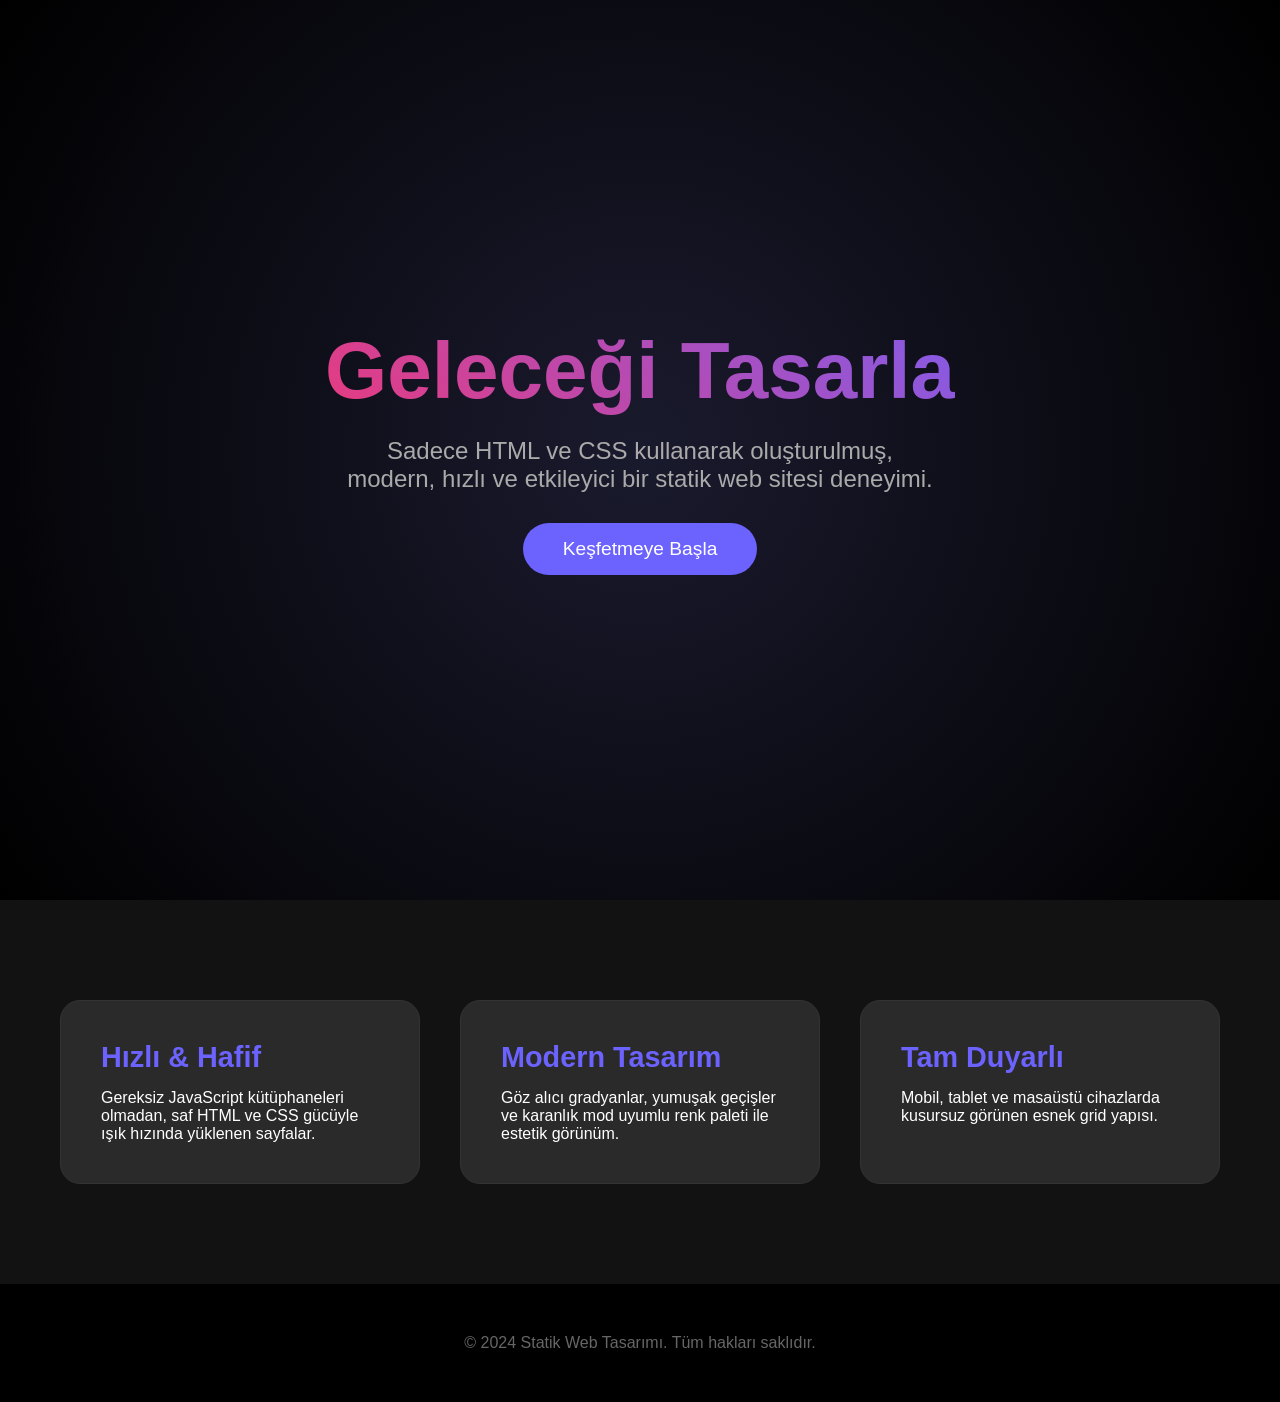
==== commit bd8c372c: "Create index.html with modern static site content" ====
--- a/index.html
+++ b/index.html
@@ -3,269 +3,158 @@
 <head>
     <meta charset="UTF-8">
     <meta name="viewport" content="width=device-width, initial-scale=1.0">
-    <meta name="description" content="Modern ve şık statik web sitesi">
-    <title>Modern Web Sitesi</title>
-    <link rel="stylesheet" href="css/style.css">
-    <link rel="stylesheet" href="https://cdnjs.cloudflare.com/ajax/libs/font-awesome/6.4.0/css/all.min.css">
+    <title>Modern Statik Site</title>
+    <style>
+        :root {
+            --primary: #6C63FF;
+            --secondary: #2A2A2A;
+            --text: #ffffff;
+            --bg: #121212;
+        }
+
+        * {
+            margin: 0;
+            padding: 0;
+            box-sizing: border-box;
+            font-family: 'Segoe UI', Tahoma, Geneva, Verdana, sans-serif;
+        }
+
+        body {
+            background-color: var(--bg);
+            color: var(--text);
+            overflow-x: hidden;
+        }
+
+        /* Hero Section */
+        .hero {
+            height: 100vh;
+            display: flex;
+            align-items: center;
+            justify-content: center;
+            text-align: center;
+            background: radial-gradient(circle at center, #1a1a2e 0%, #000000 100%);
+            position: relative;
+        }
+
+        .hero-content h1 {
+            font-size: 5rem;
+            margin-bottom: 20px;
+            background: linear-gradient(45deg, #FF3366, #6C63FF, #00C6FF);
+            -webkit-background-clip: text;
+            -webkit-text-fill-color: transparent;
+            animation: gradient 5s ease infinite;
+            background-size: 300% 300%;
+        }
+
+        .hero-content p {
+            font-size: 1.5rem;
+            color: #aaa;
+            max-width: 600px;
+            margin: 0 auto 30px;
+        }
+
+        .btn {
+            padding: 15px 40px;
+            font-size: 1.2rem;
+            background: var(--primary);
+            color: white;
+            border: none;
+            border-radius: 50px;
+            cursor: pointer;
+            transition: transform 0.3s ease, box-shadow 0.3s ease;
+            text-decoration: none;
+            display: inline-block;
+        }
+
+        .btn:hover {
+            transform: translateY(-5px);
+            box-shadow: 0 10px 20px rgba(108, 99, 255, 0.4);
+        }
+
+        /* Features Section */
+        .features {
+            padding: 100px 20px;
+            display: grid;
+            grid-template-columns: repeat(auto-fit, minmax(300px, 1fr));
+            gap: 40px;
+            max-width: 1200px;
+            margin: 0 auto;
+        }
+
+        .card {
+            background: var(--secondary);
+            padding: 40px;
+            border-radius: 20px;
+            transition: transform 0.3s ease;
+            border: 1px solid #333;
+        }
+
+        .card:hover {
+            transform: translateY(-10px);
+            border-color: var(--primary);
+        }
+
+        .card h3 {
+            font-size: 1.8rem;
+            margin-bottom: 15px;
+            color: var(--primary);
+        }
+
+        /* Animations */
+        @keyframes gradient {
+            0% { background-position: 0% 50%; }
+            50% { background-position: 100% 50%; }
+            100% { background-position: 0% 50%; }
+        }
+
+        /* Footer */
+        footer {
+            text-align: center;
+            padding: 50px;
+            background: #000;
+            color: #666;
+        }
+    </style>
 </head>
 <body>
-    <!-- Navigation -->
-    <nav class="navbar" id="navbar">
-        <div class="container nav-container">
-            <div class="logo">
-                <h2>ModernSite</h2>
-            </div>
-            <ul class="nav-menu" id="navMenu">
-                <li><a href="#hero" class="nav-link">Ana Sayfa</a></li>
-                <li><a href="#about" class="nav-link">Hakkımızda</a></li>
-                <li><a href="#services" class="nav-link">Hizmetler</a></li>
-                <li><a href="#portfolio" class="nav-link">Portfolyo</a></li>
-                <li><a href="#contact" class="nav-link">İletişim</a></li>
-            </ul>
-            <div class="nav-controls">
-                <button class="theme-toggle" id="themeToggle" aria-label="Tema Değiştir">
-                    <i class="fas fa-moon"></i>
-                </button>
-                <button class="hamburger" id="hamburger" aria-label="Menü">
-                    <span></span>
-                    <span></span>
-                    <span></span>
-                </button>
-            </div>
-        </div>
-    </nav>
 
-    <!-- Hero Section -->
-    <section class="hero" id="hero">
-        <div class="hero-background"></div>
-        <div class="container hero-content">
-            <h1 class="hero-title animate-fade-in">Hoş Geldiniz</h1>
-            <p class="hero-subtitle animate-fade-in">Modern ve Gösterişli Bir Dijital Deneyim</p>
-            <a href="#about" class="btn btn-primary animate-fade-in">Keşfet</a>
-        </div>
-        <div class="scroll-indicator">
-            <i class="fas fa-chevron-down"></i>
+    <section class="hero">
+        <div class="hero-content">
+            <h1>Geleceği Tasarla</h1>
+            <p>Sadece HTML ve CSS kullanarak oluşturulmuş, modern, hızlı ve etkileyici bir statik web sitesi deneyimi.</p>
+            <a href="#features" class="btn">Keşfetmeye Başla</a>
         </div>
     </section>
 
-    <!-- About Section -->
-    <section class="about" id="about">
-        <div class="container">
-            <h2 class="section-title scroll-animate">Hakkımızda</h2>
-            <div class="about-content">
-                <div class="about-text scroll-animate">
-                    <p>Modern web teknolojileri ile oluşturulmuş, kullanıcı deneyimini ön planda tutan bir dijital platform sunuyoruz. Her detayda mükemmellik arayışıyla hareket ediyor, en son tasarım trendlerini projelerimize yansıtıyoruz.</p>
-                    <p>Yenilikçi çözümler ve estetik tasarımlar ile markanızı dijital dünyada öne çıkarıyoruz. Responsive tasarım prensiplerine bağlı kalarak, tüm cihazlarda kusursuz bir deneyim sunuyoruz.</p>
-                </div>
-                <div class="about-image scroll-animate">
-                    <div class="image-placeholder">
-                        <i class="fas fa-laptop-code"></i>
-                    </div>
-                </div>
-            </div>
+    <section id="features" class="features">
+        <div class="card">
+            <h3>Hızlı & Hafif</h3>
+            <p>Gereksiz JavaScript kütüphaneleri olmadan, saf HTML ve CSS gücüyle ışık hızında yüklenen sayfalar.</p>
+        </div>
+        <div class="card">
+            <h3>Modern Tasarım</h3>
+            <p>Göz alıcı gradyanlar, yumuşak geçişler ve karanlık mod uyumlu renk paleti ile estetik görünüm.</p>
+        </div>
+        <div class="card">
+            <h3>Tam Duyarlı</h3>
+            <p>Mobil, tablet ve masaüstü cihazlarda kusursuz görünen esnek grid yapısı.</p>
         </div>
     </section>
 
-    <!-- Services Section -->
-    <section class="services" id="services">
-        <div class="container">
-            <h2 class="section-title scroll-animate">Hizmetlerimiz</h2>
-            <div class="services-grid">
-                <div class="service-card scroll-animate">
-                    <div class="service-icon">
-                        <i class="fas fa-palette"></i>
-                    </div>
-                    <h3>Web Tasarım</h3>
-                    <p>Modern ve estetik web tasarımları ile markanızı dijital dünyada öne çıkarın.</p>
-                </div>
-                <div class="service-card scroll-animate">
-                    <div class="service-icon">
-                        <i class="fas fa-code"></i>
-                    </div>
-                    <h3>Web Geliştirme</h3>
-                    <p>En son teknolojiler kullanarak performanslı ve güvenli web uygulamaları geliştiriyoruz.</p>
-                </div>
-                <div class="service-card scroll-animate">
-                    <div class="service-icon">
-                        <i class="fas fa-mobile-alt"></i>
-                    </div>
-                    <h3>Responsive Tasarım</h3>
-                    <p>Tüm cihazlarda mükemmel görünen, kullanıcı dostu arayüzler tasarlıyoruz.</p>
-                </div>
-                <div class="service-card scroll-animate">
-                    <div class="service-icon">
-                        <i class="fas fa-search"></i>
-                    </div>
-                    <h3>SEO Optimizasyonu</h3>
-                    <p>Arama motorlarında üst sıralarda yer almanız için SEO stratejileri uyguluyoruz.</p>
-                </div>
-                <div class="service-card scroll-animate">
-                    <div class="service-icon">
-                        <i class="fas fa-chart-line"></i>
-                    </div>
-                    <h3>Performans Analizi</h3>
-                    <p>Web sitenizin performansını analiz ediyor ve optimize ediyoruz.</p>
-                </div>
-                <div class="service-card scroll-animate">
-                    <div class="service-icon">
-                        <i class="fas fa-headset"></i>
-                    </div>
-                    <h3>7/24 Destek</h3>
-                    <p>Her zaman yanınızdayız. Teknik destek ve danışmanlık hizmetlerimizden yararlanın.</p>
-                </div>
-            </div>
-        </div>
-    </section>
-
-    <!-- Portfolio Section -->
-    <section class="portfolio" id="portfolio">
-        <div class="container">
-            <h2 class="section-title scroll-animate">Portfolyo</h2>
-            <div class="portfolio-grid">
-                <div class="portfolio-item scroll-animate">
-                    <div class="portfolio-image">
-                        <i class="fas fa-image"></i>
-                    </div>
-                    <div class="portfolio-overlay">
-                        <h3>Proje 1</h3>
-                        <p>Web Tasarım</p>
-                    </div>
-                </div>
-                <div class="portfolio-item scroll-animate">
-                    <div class="portfolio-image">
-                        <i class="fas fa-image"></i>
-                    </div>
-                    <div class="portfolio-overlay">
-                        <h3>Proje 2</h3>
-                        <p>E-Ticaret</p>
-                    </div>
-                </div>
-                <div class="portfolio-item scroll-animate">
-                    <div class="portfolio-image">
-                        <i class="fas fa-image"></i>
-                    </div>
-                    <div class="portfolio-overlay">
-                        <h3>Proje 3</h3>
-                        <p>Mobil Uygulama</p>
-                    </div>
-                </div>
-                <div class="portfolio-item scroll-animate">
-                    <div class="portfolio-image">
-                        <i class="fas fa-image"></i>
-                    </div>
-                    <div class="portfolio-overlay">
-                        <h3>Proje 4</h3>
-                        <p>Kurumsal Web</p>
-                    </div>
-                </div>
-                <div class="portfolio-item scroll-animate">
-                    <div class="portfolio-image">
-                        <i class="fas fa-image"></i>
-                    </div>
-                    <div class="portfolio-overlay">
-                        <h3>Proje 5</h3>
-                        <p>Blog Tasarımı</p>
-                    </div>
-                </div>
-                <div class="portfolio-item scroll-animate">
-                    <div class="portfolio-image">
-                        <i class="fas fa-image"></i>
-                    </div>
-                    <div class="portfolio-overlay">
-                        <h3>Proje 6</h3>
-                        <p>Landing Page</p>
-                    </div>
-                </div>
-            </div>
-        </div>
-    </section>
-
-    <!-- Contact Section -->
-    <section class="contact" id="contact">
-        <div class="container">
-            <h2 class="section-title scroll-animate">İletişim</h2>
-            <div class="contact-content">
-                <div class="contact-info scroll-animate">
-                    <div class="contact-item">
-                        <i class="fas fa-map-marker-alt"></i>
-                        <div>
-                            <h4>Adres</h4>
-                            <p>İstanbul, Türkiye</p>
-                        </div>
-                    </div>
-                    <div class="contact-item">
-                        <i class="fas fa-phone"></i>
-                        <div>
-                            <h4>Telefon</h4>
-                            <p>+90 (212) 555 0000</p>
-                        </div>
-                    </div>
-                    <div class="contact-item">
-                        <i class="fas fa-envelope"></i>
-                        <div>
-                            <h4>E-posta</h4>
-                            <p>info@modernsite.com</p>
-                        </div>
-                    </div>
-                </div>
-                <form class="contact-form scroll-animate" id="contactForm">
-                    <div class="form-group">
-                        <input type="text" id="name" name="name" placeholder="Adınız" required>
-                    </div>
-                    <div class="form-group">
-                        <input type="email" id="email" name="email" placeholder="E-posta Adresiniz" required>
-                    </div>
-                    <div class="form-group">
-                        <input type="text" id="subject" name="subject" placeholder="Konu" required>
-                    </div>
-                    <div class="form-group">
-                        <textarea id="message" name="message" rows="5" placeholder="Mesajınız" required></textarea>
-                    </div>
-                    <button type="submit" class="btn btn-primary">Gönder</button>
-                </form>
-            </div>
-        </div>
-    </section>
-
-    <!-- Footer -->
-    <footer class="footer">
-        <div class="container">
-            <div class="footer-content">
-                <div class="footer-section">
-                    <h3>ModernSite</h3>
-                    <p>Modern web çözümleriyle dijital dünyanızı şekillendiriyoruz.</p>
-                </div>
-                <div class="footer-section">
-                    <h4>Hızlı Bağlantılar</h4>
-                    <ul>
-                        <li><a href="#hero">Ana Sayfa</a></li>
-                        <li><a href="#about">Hakkımızda</a></li>
-                        <li><a href="#services">Hizmetler</a></li>
-                        <li><a href="#portfolio">Portfolyo</a></li>
-                    </ul>
-                </div>
-                <div class="footer-section">
-                    <h4>Sosyal Medya</h4>
-                    <div class="social-links">
-                        <a href="#" aria-label="Facebook"><i class="fab fa-facebook-f"></i></a>
-                        <a href="#" aria-label="Twitter"><i class="fab fa-twitter"></i></a>
-                        <a href="#" aria-label="Instagram"><i class="fab fa-instagram"></i></a>
-                        <a href="#" aria-label="LinkedIn"><i class="fab fa-linkedin-in"></i></a>
-                        <a href="#" aria-label="GitHub"><i class="fab fa-github"></i></a>
-                    </div>
-                </div>
-            </div>
-            <div class="footer-bottom">
-                <p>&copy; 2026 ModernSite. Tüm hakları saklıdır.</p>
-            </div>
-        </div>
+    <footer>
+        <p>&copy; 2024 Statik Web Tasarımı. Tüm hakları saklıdır.</p>
     </footer>
 
-    <!-- Scroll to Top Button -->
-    <button class="scroll-top" id="scrollTop" aria-label="Yukarı Çık">
-        <i class="fas fa-arrow-up"></i>
-    </button>
-
-    <script src="js/script.js"></script>
+    <script>
+        // Smooth scroll for anchor links
+        document.querySelectorAll('a[href^="#"]').forEach(anchor => {
+            anchor.addEventListener('click', function (e) {
+                e.preventDefault();
+                document.querySelector(this.getAttribute('href')).scrollIntoView({
+                    behavior: 'smooth'
+                });
+            });
+        });
+    </script>
 </body>
-</html>
+</html>
